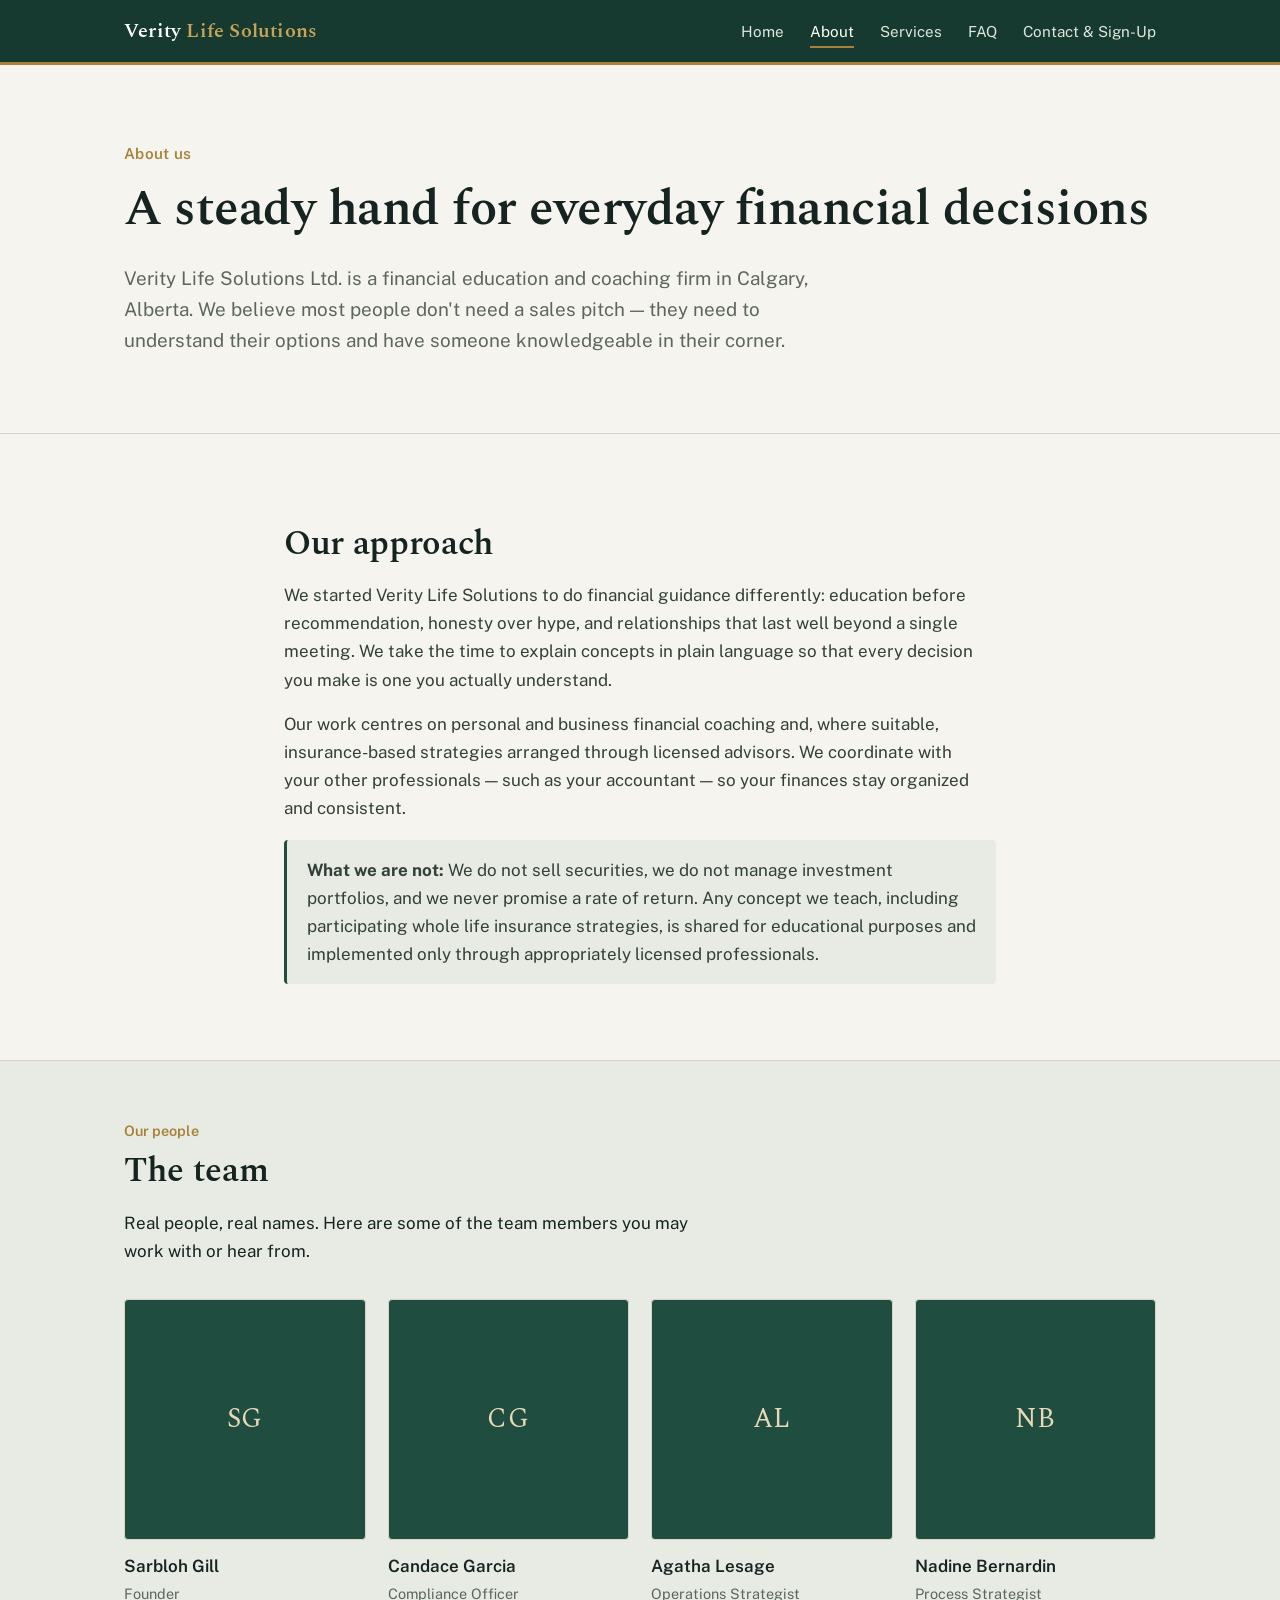
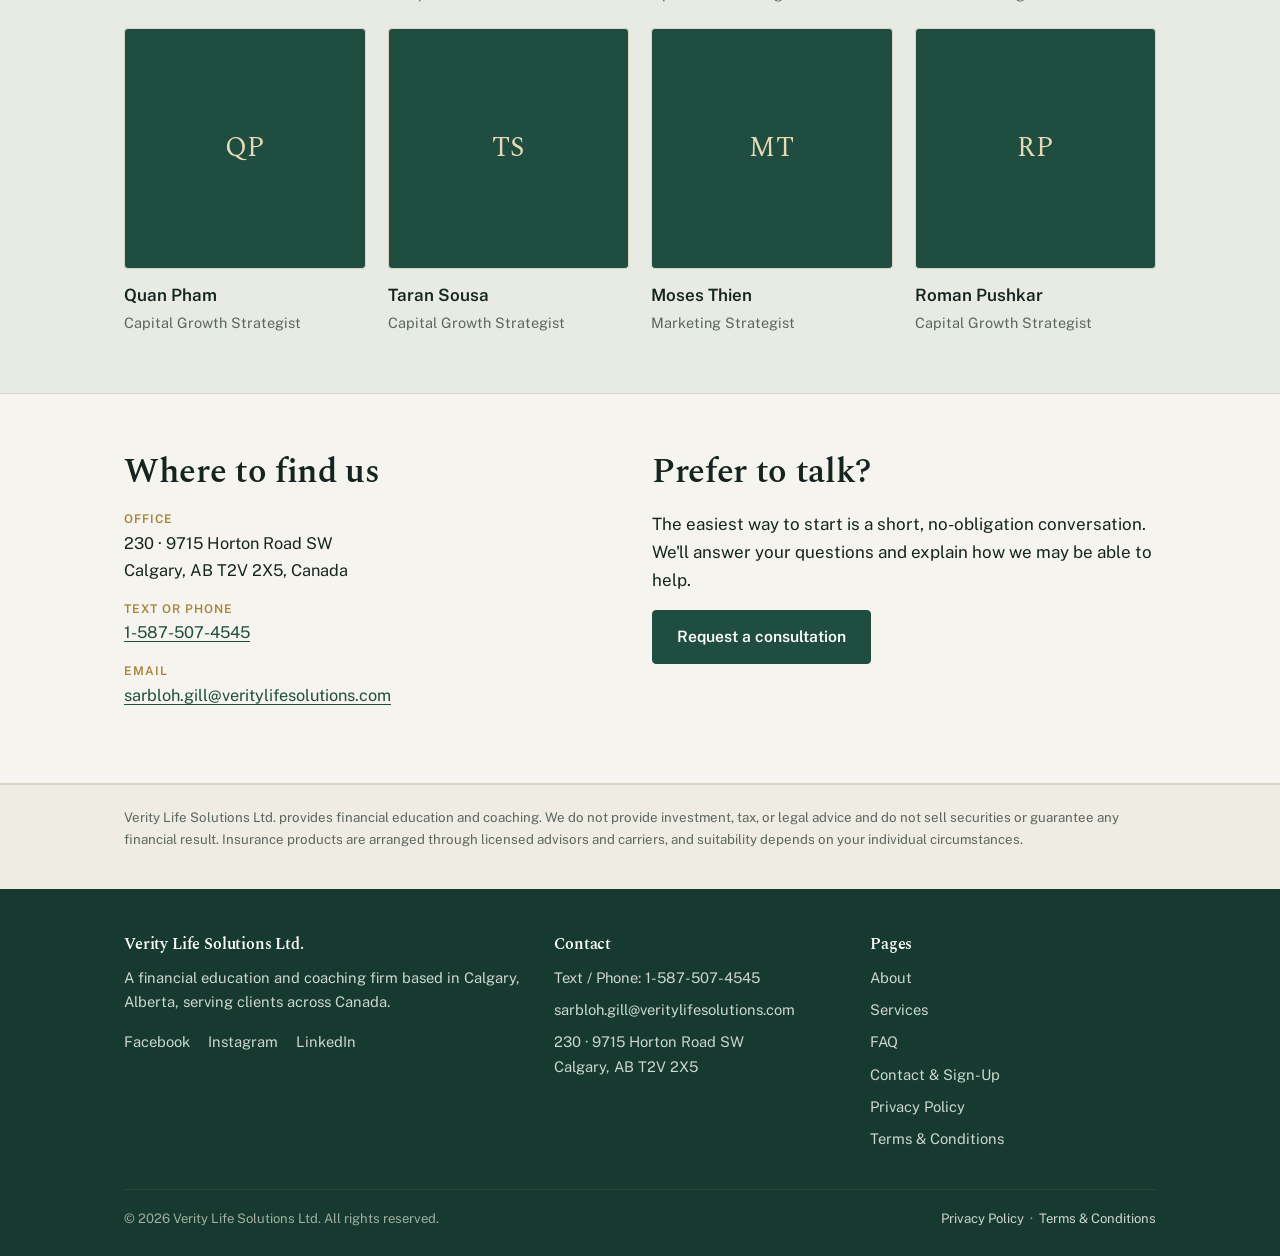
==== about.html @ 3ed0664e "Add files via upload" ====
<!DOCTYPE html>
<html lang="en">
<head>
<meta charset="UTF-8">
<meta name="viewport" content="width=device-width, initial-scale=1.0">
<title>About | Verity Life Solutions Ltd.</title>
<meta name="description" content="Learn about Verity Life Solutions Ltd., a Calgary-based financial education and coaching firm, and the team behind it.">
<link rel="preconnect" href="https://fonts.googleapis.com">
<link rel="preconnect" href="https://fonts.gstatic.com" crossorigin>
<link href="https://fonts.googleapis.com/css2?family=Public+Sans:wght@400;500;600;700&family=Spectral:ital,wght@0,500;0,600;1,500&display=swap" rel="stylesheet">
<link rel="stylesheet" href="styles.css">
</head>
<body>

<header class="site-header">
  <div class="header-inner">
    <a class="brand" href="index.html"><span class="mark">Verity <b>Life Solutions</b></span></a>
    <button class="nav-toggle" aria-label="Toggle menu" aria-expanded="false">Menu</button>
    <nav class="main" aria-label="Primary">
      <a href="index.html">Home</a>
      <a href="about.html" aria-current="page">About</a>
      <a href="services.html">Services</a>
      <a href="faq.html">FAQ</a>
      <a href="contact.html">Contact &amp; Sign-Up</a>
    </nav>
  </div>
</header>

<main>
  <section class="hero">
    <div class="wrap">
      <p class="eyebrow">About us</p>
      <h1>A steady hand for everyday financial decisions</h1>
      <p class="lead">Verity Life Solutions Ltd. is a financial education and coaching firm in Calgary, Alberta. We believe most people don't need a sales pitch — they need to understand their options and have someone knowledgeable in their corner.</p>
    </div>
  </section>

  <section class="block">
    <div class="wrap narrow prose">
      <h2>Our approach</h2>
      <p>We started Verity Life Solutions to do financial guidance differently: education before recommendation, honesty over hype, and relationships that last well beyond a single meeting. We take the time to explain concepts in plain language so that every decision you make is one you actually understand.</p>
      <p>Our work centres on personal and business financial coaching and, where suitable, insurance-based strategies arranged through licensed advisors. We coordinate with your other professionals — such as your accountant — so your finances stay organized and consistent.</p>
      <div class="callout"><p><strong>What we are not:</strong> We do not sell securities, we do not manage investment portfolios, and we never promise a rate of return. Any concept we teach, including participating whole life insurance strategies, is shared for educational purposes and implemented only through appropriately licensed professionals.</p></div>
    </div>
  </section>

  <section class="block tint">
    <div class="wrap">
      <div class="section-head">
        <p class="kicker">Our people</p>
        <h2>The team</h2>
        <p>Real people, real names. Here are some of the team members you may work with or hear from.</p>
      </div>
      <div class="team">
        <div class="person">
          <div class="avatar" data-initials="SG"><img src="https://www.veritylifesolutions.com/wp-content/uploads/2025/09/sarblosh.jpg" alt="Sarbloh Gill" loading="lazy"></div>
          <div class="name">Sarbloh Gill</div><div class="role">Founder</div>
        </div>
        <div class="person">
          <div class="avatar" data-initials="CG"><img src="https://www.veritylifesolutions.com/wp-content/uploads/2025/09/Candace.jpg" alt="Candace Garcia" loading="lazy"></div>
          <div class="name">Candace Garcia</div><div class="role">Compliance Officer</div>
        </div>
        <div class="person">
          <div class="avatar" data-initials="AL"><img src="https://www.veritylifesolutions.com/wp-content/uploads/2025/09/Agatha-Lesage-1.jpg" alt="Agatha Lesage" loading="lazy"></div>
          <div class="name">Agatha Lesage</div><div class="role">Operations Strategist</div>
        </div>
        <div class="person">
          <div class="avatar" data-initials="NB"><img src="https://www.veritylifesolutions.com/wp-content/uploads/2025/09/Nadine.jpg" alt="Nadine Bernardin" loading="lazy"></div>
          <div class="name">Nadine Bernardin</div><div class="role">Process Strategist</div>
        </div>
        <div class="person">
          <div class="avatar" data-initials="QP"><img src="https://www.veritylifesolutions.com/wp-content/uploads/2026/06/verity-04.webp" alt="Quan Pham" loading="lazy"></div>
          <div class="name">Quan Pham</div><div class="role">Capital Growth Strategist</div>
        </div>
        <div class="person">
          <div class="avatar" data-initials="TS"><img src="https://www.veritylifesolutions.com/wp-content/uploads/2026/06/verity-10.webp" alt="Taran Sousa" loading="lazy"></div>
          <div class="name">Taran Sousa</div><div class="role">Capital Growth Strategist</div>
        </div>
        <div class="person">
          <div class="avatar" data-initials="MT"><img src="https://www.veritylifesolutions.com/wp-content/uploads/2026/07/Moses-Thien-headshot-Title-Marketing-Strategist-1.png" alt="Moses Thien" loading="lazy"></div>
          <div class="name">Moses Thien</div><div class="role">Marketing Strategist</div>
        </div>
        <div class="person">
          <div class="avatar" data-initials="RP"><img src="https://www.veritylifesolutions.com/wp-content/uploads/2026/06/verity-06.webp" alt="Roman Pushkar" loading="lazy"></div>
          <div class="name">Roman Pushkar</div><div class="role">Capital Growth Strategist</div>
        </div>
      </div>
    </div>
  </section>

  <section class="block">
    <div class="wrap">
      <div class="grid two">
        <div>
          <h2>Where to find us</h2>
          <ul class="info-list">
            <li><div class="lab">Office</div><div class="val">230 · 9715 Horton Road SW<br>Calgary, AB T2V 2X5, Canada</div></li>
            <li><div class="lab">Text or phone</div><div class="val"><a href="tel:1-587-507-4545">1-587-507-4545</a></div></li>
            <li><div class="lab">Email</div><div class="val"><a href="mailto:sarbloh.gill@veritylifesolutions.com">sarbloh.gill@veritylifesolutions.com</a></div></li>
          </ul>
        </div>
        <div>
          <h2>Prefer to talk?</h2>
          <p>The easiest way to start is a short, no-obligation conversation. We'll answer your questions and explain how we may be able to help.</p>
          <a class="btn" href="contact.html">Request a consultation</a>
        </div>
      </div>
    </div>
  </section>
</main>

<div class="disclaimer">
  <div class="wrap">
    <p>Verity Life Solutions Ltd. provides financial education and coaching. We do not provide investment, tax, or legal advice and do not sell securities or guarantee any financial result. Insurance products are arranged through licensed advisors and carriers, and suitability depends on your individual circumstances.</p>
  </div>
</div>

<footer class="site-footer">
  <div class="wrap">
    <div class="footer-grid">
      <div>
        <h4>Verity Life Solutions Ltd.</h4>
        <p style="color:#cdd6cd">A financial education and coaching firm based in Calgary, Alberta, serving clients across Canada.</p>
        <div class="socials" style="margin-top:10px">
          <a href="https://www.facebook.com/sarbloh.gill" target="_blank" rel="noopener">Facebook</a>
          <a href="https://www.instagram.com/sarblohgill/" target="_blank" rel="noopener">Instagram</a>
          <a href="https://www.linkedin.com/in/sarbloh-gill-5b8ab1190/" target="_blank" rel="noopener">LinkedIn</a>
        </div>
      </div>
      <div>
        <h4>Contact</h4>
        <a class="fl" href="tel:1-587-507-4545">Text / Phone: 1-587-507-4545</a>
        <a class="fl" href="mailto:sarbloh.gill@veritylifesolutions.com">sarbloh.gill@veritylifesolutions.com</a>
        <span class="fl">230 · 9715 Horton Road SW<br>Calgary, AB T2V 2X5</span>
      </div>
      <div>
        <h4>Pages</h4>
        <a class="fl" href="about.html">About</a>
        <a class="fl" href="services.html">Services</a>
        <a class="fl" href="faq.html">FAQ</a>
        <a class="fl" href="contact.html">Contact &amp; Sign-Up</a>
        <a class="fl" href="privacy-policy.html">Privacy Policy</a>
        <a class="fl" href="terms.html">Terms &amp; Conditions</a>
      </div>
    </div>
    <div class="footer-bottom">
      <span>© 2026 Verity Life Solutions Ltd. All rights reserved.</span>
      <span><a href="privacy-policy.html">Privacy Policy</a> &nbsp;·&nbsp; <a href="terms.html">Terms &amp; Conditions</a></span>
    </div>
  </div>
</footer>

<script src="script.js"></script>
<script>
// Team photo fallback -> initials (prevents broken images / 404s)
document.querySelectorAll('.avatar img').forEach(function(img){
  img.addEventListener('error', function(){
    var a = img.parentElement;
    img.remove();
    var s = document.createElement('span');
    s.textContent = a.getAttribute('data-initials') || '';
    a.appendChild(s);
  });
});
</script>
</body>
</html>
---- styles.css ----
/* Verity Life Solutions — shared styles
   Design: private financial-practice. Evergreen + parchment + restrained brass.
   Spectral (serif headings) over Public Sans (body). */

:root{
  --ink:#152420;
  --paper:#f6f4ee;
  --pine:#1f4d3f;
  --pine-deep:#163a2f;
  --brass:#a8823a;
  --brass-soft:#c7a45a;
  --sage:#e7ebe3;
  --line:#d9d4c6;
  --muted:#5c6660;
  --white:#ffffff;
  --maxw:1080px;
  --radius:4px;
}

*{box-sizing:border-box}
html{scroll-behavior:smooth}
body{
  margin:0;
  background:var(--paper);
  color:var(--ink);
  font-family:"Public Sans",system-ui,-apple-system,Segoe UI,Roboto,sans-serif;
  font-size:17px;
  line-height:1.65;
  -webkit-font-smoothing:antialiased;
}
h1,h2,h3,h4{
  font-family:"Spectral",Georgia,"Times New Roman",serif;
  font-weight:600;
  line-height:1.18;
  color:var(--ink);
  margin:0 0 .5em;
  letter-spacing:-.01em;
}
h1{font-size:clamp(2rem,4.4vw,3.1rem)}
h2{font-size:clamp(1.5rem,3vw,2.15rem)}
h3{font-size:1.2rem}
p{margin:0 0 1rem;max-width:70ch}
a{color:var(--pine);text-decoration-thickness:1px;text-underline-offset:3px}
a:hover{color:var(--brass)}
img{max-width:100%;display:block}
:focus-visible{outline:2px solid var(--brass);outline-offset:2px}

.wrap{max-width:var(--maxw);margin:0 auto;padding:0 24px}
.narrow{max-width:760px}

/* ---------- Header ---------- */
.site-header{
  background:var(--pine-deep);
  color:#eef1ea;
  border-bottom:3px solid var(--brass);
  position:sticky;top:0;z-index:50;
}
.header-inner{display:flex;align-items:center;justify-content:space-between;gap:16px;padding:14px 24px;max-width:var(--maxw);margin:0 auto}
.brand{display:flex;align-items:baseline;gap:10px;text-decoration:none;color:#fff}
.brand .mark{font-family:"Spectral",serif;font-weight:600;font-size:1.28rem;letter-spacing:.01em;color:#fff}
.brand .mark b{color:var(--brass-soft);font-weight:600}
.brand .sub{font-size:.66rem;letter-spacing:.18em;text-transform:uppercase;color:#aebcae}
nav.main a{color:#dfe6dd;text-decoration:none;font-size:.95rem;margin-left:22px;padding:6px 0;border-bottom:2px solid transparent}
nav.main a:hover,nav.main a[aria-current="page"]{color:#fff;border-bottom-color:var(--brass)}
.nav-toggle{display:none;background:none;border:1px solid #40604f;color:#eef1ea;border-radius:var(--radius);padding:8px 12px;font-size:1rem;cursor:pointer}
@media(max-width:820px){
  nav.main{display:none;width:100%;flex-basis:100%;order:3}
  nav.main.open{display:flex;flex-direction:column;padding-top:8px}
  nav.main a{margin:0;padding:10px 0;border-bottom:1px solid #2c4a3c}
  .nav-toggle{display:inline-block}
  .header-inner{flex-wrap:wrap}
}

/* ---------- Buttons ---------- */
.btn{display:inline-block;background:var(--pine);color:#fff;padding:13px 24px;border-radius:var(--radius);
  text-decoration:none;font-weight:600;font-size:.98rem;border:1px solid var(--pine);cursor:pointer;transition:background .15s}
.btn:hover{background:var(--pine-deep);color:#fff}
.btn.alt{background:transparent;color:var(--pine)}
.btn.alt:hover{background:var(--sage);color:var(--pine-deep)}
.btn.brass{background:var(--brass);border-color:var(--brass)}
.btn.brass:hover{background:#916f2e}

/* ---------- Hero ---------- */
.hero{padding:76px 0 60px;border-bottom:1px solid var(--line)}
.hero .eyebrow{color:var(--brass);font-weight:600;letter-spacing:.02em;margin-bottom:14px;font-size:.95rem}
.hero p.lead{font-size:1.18rem;color:var(--muted);max-width:60ch}
.hero-actions{display:flex;gap:14px;flex-wrap:wrap;margin-top:26px}
.locrow{margin-top:22px;color:var(--muted);font-size:.92rem}

/* ---------- Sections ---------- */
section.block{padding:58px 0;border-bottom:1px solid var(--line)}
section.block.tint{background:var(--sage)}
.section-head{max-width:60ch;margin-bottom:34px}
.section-head .kicker{color:var(--brass);font-weight:600;font-size:.9rem;margin-bottom:8px}

/* ---------- Grids / cards ---------- */
.grid{display:grid;gap:24px}
.grid.two{grid-template-columns:repeat(2,1fr)}
.grid.three{grid-template-columns:repeat(3,1fr)}
@media(max-width:760px){.grid.two,.grid.three{grid-template-columns:1fr}}
.card{background:var(--white);border:1px solid var(--line);border-radius:var(--radius);padding:26px}
.card h3{margin-top:0}
.card .num{font-family:"Spectral",serif;color:var(--brass);font-size:1.05rem;font-weight:600}

.feature{border-left:3px solid var(--brass);padding-left:18px}
.feature h3{margin-bottom:.3rem}
.feature p{margin-bottom:0;color:var(--muted)}

ul.ticks{list-style:none;padding:0;margin:0}
ul.ticks li{position:relative;padding-left:28px;margin-bottom:12px;color:var(--ink)}
ul.ticks li::before{content:"";position:absolute;left:0;top:9px;width:12px;height:12px;border:2px solid var(--pine);border-top:none;border-right:none;transform:rotate(-45deg)}

/* ---------- Team ---------- */
.team{display:grid;grid-template-columns:repeat(4,1fr);gap:22px}
@media(max-width:820px){.team{grid-template-columns:repeat(2,1fr)}}
.person{text-align:left}
.avatar{width:100%;aspect-ratio:1/1;border-radius:var(--radius);overflow:hidden;position:relative;background:var(--pine);
  display:flex;align-items:center;justify-content:center;border:1px solid var(--line)}
.avatar span{color:#e7d9b8;font-family:"Spectral",serif;font-size:1.7rem;letter-spacing:.02em}
.avatar img{position:absolute;inset:0;width:100%;height:100%;object-fit:cover}
.person .name{font-weight:600;margin:12px 0 2px}
.person .role{color:var(--muted);font-size:.9rem}

/* ---------- Testimonials ---------- */
.quote{background:var(--white);border:1px solid var(--line);border-radius:var(--radius);padding:24px}
.quote p{font-family:"Spectral",serif;font-size:1.05rem;font-style:italic;color:#26352f}
.quote .who{font-family:"Public Sans",sans-serif;font-style:normal;color:var(--brass);font-weight:600;font-size:.9rem;margin-top:10px}

/* ---------- Forms ---------- */
.form-card{background:var(--white);border:1px solid var(--line);border-radius:var(--radius);padding:30px}
.field{margin-bottom:18px}
.field label{display:block;font-weight:600;font-size:.92rem;margin-bottom:6px}
.field input,.field textarea,.field select{
  width:100%;padding:12px 14px;border:1px solid var(--line);border-radius:var(--radius);
  font:inherit;background:#fdfdfb;color:var(--ink)}
.field input:focus,.field textarea:focus{border-color:var(--pine);outline:none}
.row2{display:grid;grid-template-columns:1fr 1fr;gap:16px}
@media(max-width:560px){.row2{grid-template-columns:1fr}}
.consent{display:flex;gap:12px;align-items:flex-start;background:#faf9f4;border:1px solid var(--line);
  border-radius:var(--radius);padding:14px 16px;margin-bottom:14px}
.consent input{margin-top:5px;width:18px;height:18px;flex:none}
.consent label{font-size:.86rem;color:#3a463f;line-height:1.5;font-weight:400}
.legal-links{font-size:.86rem;color:var(--muted);margin:6px 0 20px}
.form-note{font-size:.82rem;color:var(--muted)}
.optional-tag{display:inline-block;font-size:.7rem;letter-spacing:.06em;text-transform:uppercase;color:var(--brass);
  border:1px solid var(--brass-soft);border-radius:99px;padding:1px 8px;margin-left:6px;vertical-align:middle}
.thankyou{display:none;background:var(--sage);border:1px solid var(--pine);border-radius:var(--radius);padding:26px}
.thankyou h3{margin-top:0}

/* ---------- Contact info ---------- */
.info-list{list-style:none;padding:0;margin:0}
.info-list li{margin-bottom:16px}
.info-list .lab{font-size:.75rem;letter-spacing:.08em;text-transform:uppercase;color:var(--brass);font-weight:600}
.info-list .val{font-size:1.02rem}

/* ---------- FAQ ---------- */
details.faq{border:1px solid var(--line);border-radius:var(--radius);background:var(--white);padding:0;margin-bottom:12px}
details.faq summary{cursor:pointer;padding:18px 20px;font-weight:600;font-family:"Spectral",serif;font-size:1.05rem;list-style:none}
details.faq summary::-webkit-details-marker{display:none}
details.faq summary::after{content:"+";float:right;color:var(--brass);font-weight:700}
details.faq[open] summary::after{content:"–"}
details.faq .ans{padding:0 20px 18px;color:var(--muted)}
details.faq .ans p{margin-bottom:.6rem}

/* ---------- Legal / prose ---------- */
.prose h2{margin-top:2rem}
.prose h3{margin-top:1.4rem}
.prose p,.prose li{color:#33403a}
.prose ul{padding-left:20px}
.callout{background:var(--sage);border-left:3px solid var(--pine);padding:16px 20px;border-radius:var(--radius);margin:18px 0}
.callout p{margin:0}

/* ---------- Disclaimer strip ---------- */
.disclaimer{background:#eeece3;border-top:1px solid var(--line);font-size:.83rem;color:var(--muted);padding:22px 0}
.disclaimer p{max-width:none}

/* ---------- Footer ---------- */
.site-footer{background:var(--pine-deep);color:#cdd6cd;padding:46px 0 26px;font-size:.92rem}
.footer-grid{display:grid;grid-template-columns:1.4fr 1fr 1fr;gap:30px}
@media(max-width:760px){.footer-grid{grid-template-columns:1fr}}
.site-footer h4{color:#fff;font-size:1rem;margin-bottom:12px}
.site-footer a{color:#cdd6cd;text-decoration:none}
.site-footer a:hover{color:var(--brass-soft)}
.site-footer .fl{display:block;margin-bottom:8px}
.footer-bottom{border-top:1px solid #2c4a3c;margin-top:30px;padding-top:18px;display:flex;justify-content:space-between;
  flex-wrap:wrap;gap:10px;color:#9fb0a2;font-size:.82rem}
.socials a{margin-right:14px}

@media(prefers-reduced-motion:reduce){*{scroll-behavior:auto!important;transition:none!important}}
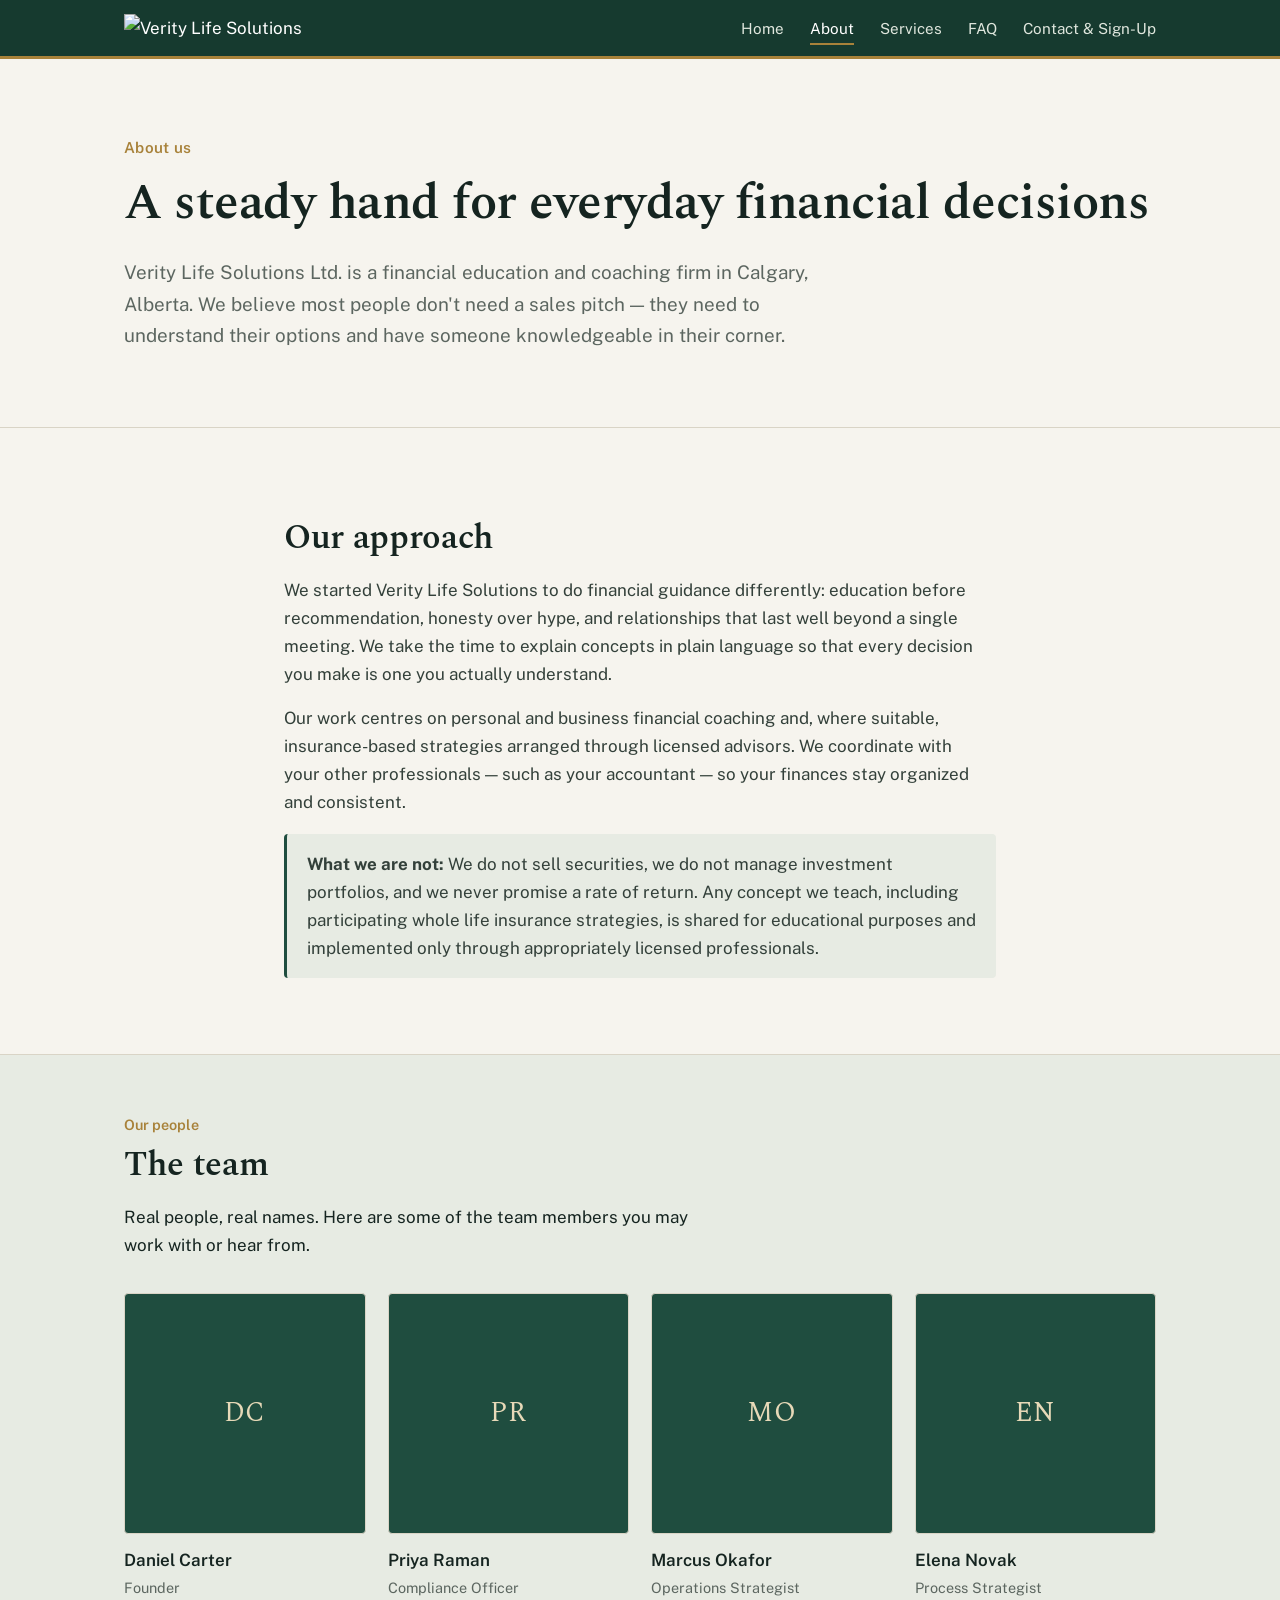
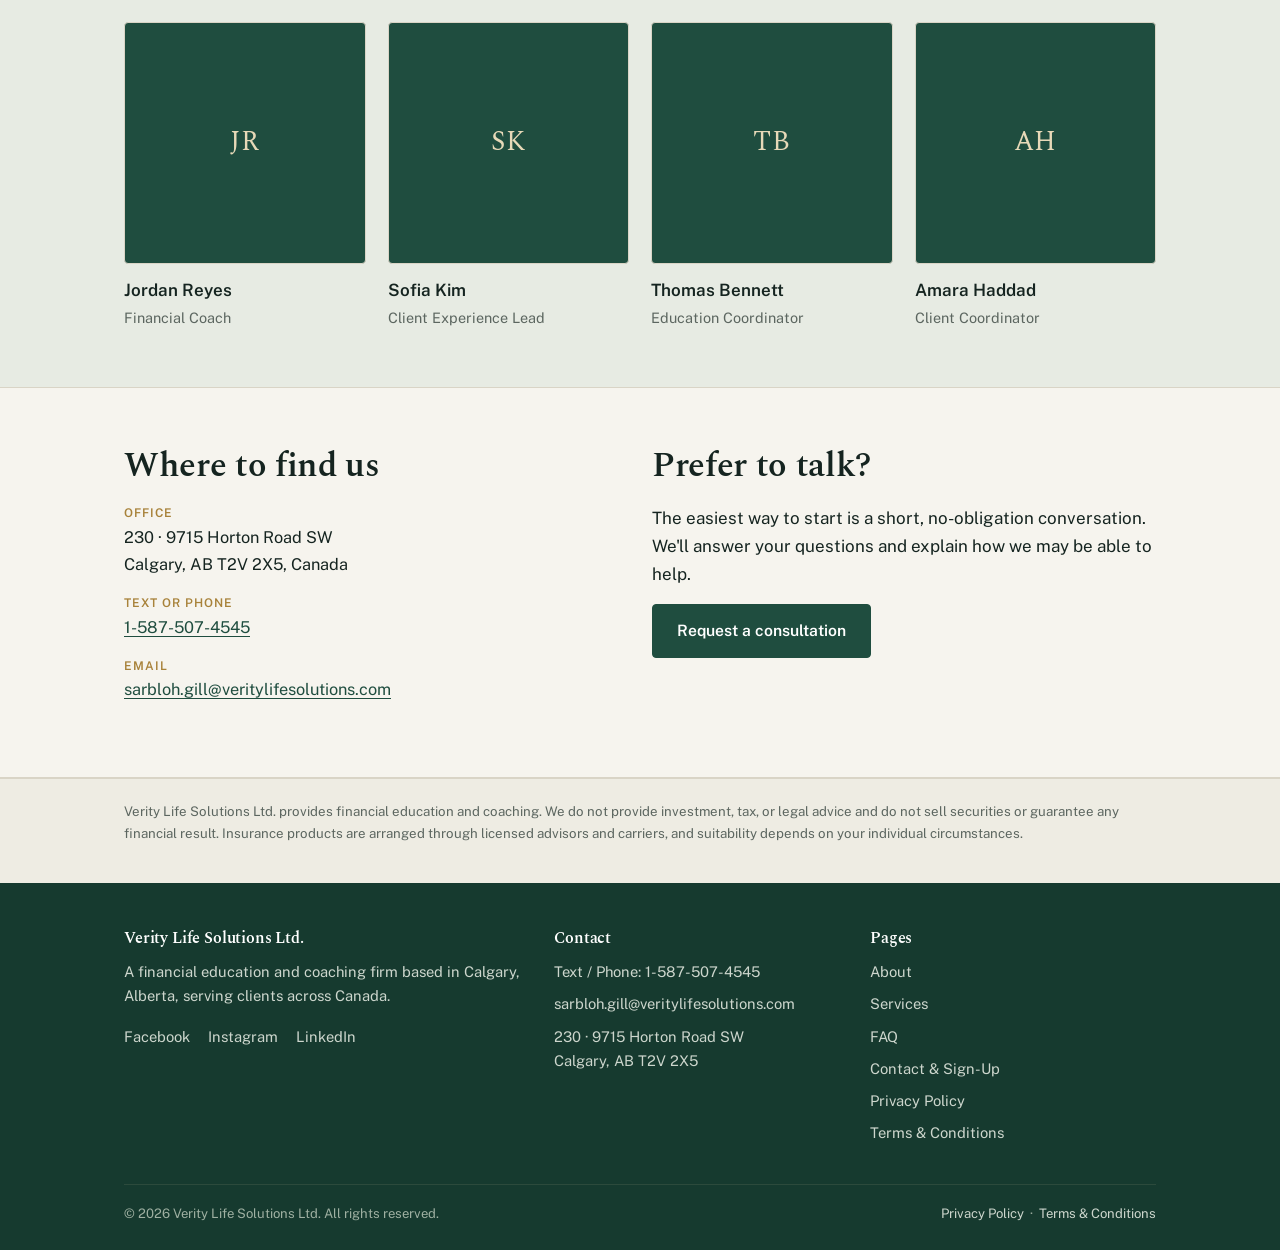
==== commit 03db1150: "Update about.html" ====
--- a/about.html
+++ b/about.html
@@ -14,7 +14,7 @@
 
 <header class="site-header">
   <div class="header-inner">
-    <a class="brand" href="index.html"><span class="mark">Verity <b>Life Solutions</b></span></a>
+    <a class="brand" href="index.html"><img src="logo.png" alt="Verity Life Solutions"></a>
     <button class="nav-toggle" aria-label="Toggle menu" aria-expanded="false">Menu</button>
     <nav class="main" aria-label="Primary">
       <a href="index.html">Home</a>
@@ -52,38 +52,14 @@
         <p>Real people, real names. Here are some of the team members you may work with or hear from.</p>
       </div>
       <div class="team">
-        <div class="person">
-          <div class="avatar" data-initials="SG"><img src="https://www.veritylifesolutions.com/wp-content/uploads/2025/09/sarblosh.jpg" alt="Sarbloh Gill" loading="lazy"></div>
-          <div class="name">Sarbloh Gill</div><div class="role">Founder</div>
-        </div>
-        <div class="person">
-          <div class="avatar" data-initials="CG"><img src="https://www.veritylifesolutions.com/wp-content/uploads/2025/09/Candace.jpg" alt="Candace Garcia" loading="lazy"></div>
-          <div class="name">Candace Garcia</div><div class="role">Compliance Officer</div>
-        </div>
-        <div class="person">
-          <div class="avatar" data-initials="AL"><img src="https://www.veritylifesolutions.com/wp-content/uploads/2025/09/Agatha-Lesage-1.jpg" alt="Agatha Lesage" loading="lazy"></div>
-          <div class="name">Agatha Lesage</div><div class="role">Operations Strategist</div>
-        </div>
-        <div class="person">
-          <div class="avatar" data-initials="NB"><img src="https://www.veritylifesolutions.com/wp-content/uploads/2025/09/Nadine.jpg" alt="Nadine Bernardin" loading="lazy"></div>
-          <div class="name">Nadine Bernardin</div><div class="role">Process Strategist</div>
-        </div>
-        <div class="person">
-          <div class="avatar" data-initials="QP"><img src="https://www.veritylifesolutions.com/wp-content/uploads/2026/06/verity-04.webp" alt="Quan Pham" loading="lazy"></div>
-          <div class="name">Quan Pham</div><div class="role">Capital Growth Strategist</div>
-        </div>
-        <div class="person">
-          <div class="avatar" data-initials="TS"><img src="https://www.veritylifesolutions.com/wp-content/uploads/2026/06/verity-10.webp" alt="Taran Sousa" loading="lazy"></div>
-          <div class="name">Taran Sousa</div><div class="role">Capital Growth Strategist</div>
-        </div>
-        <div class="person">
-          <div class="avatar" data-initials="MT"><img src="https://www.veritylifesolutions.com/wp-content/uploads/2026/07/Moses-Thien-headshot-Title-Marketing-Strategist-1.png" alt="Moses Thien" loading="lazy"></div>
-          <div class="name">Moses Thien</div><div class="role">Marketing Strategist</div>
-        </div>
-        <div class="person">
-          <div class="avatar" data-initials="RP"><img src="https://www.veritylifesolutions.com/wp-content/uploads/2026/06/verity-06.webp" alt="Roman Pushkar" loading="lazy"></div>
-          <div class="name">Roman Pushkar</div><div class="role">Capital Growth Strategist</div>
-        </div>
+        <div class="person"><div class="avatar"><span>DC</span></div><div class="name">Daniel Carter</div><div class="role">Founder</div></div>
+        <div class="person"><div class="avatar"><span>PR</span></div><div class="name">Priya Raman</div><div class="role">Compliance Officer</div></div>
+        <div class="person"><div class="avatar"><span>MO</span></div><div class="name">Marcus Okafor</div><div class="role">Operations Strategist</div></div>
+        <div class="person"><div class="avatar"><span>EN</span></div><div class="name">Elena Novak</div><div class="role">Process Strategist</div></div>
+        <div class="person"><div class="avatar"><span>JR</span></div><div class="name">Jordan Reyes</div><div class="role">Financial Coach</div></div>
+        <div class="person"><div class="avatar"><span>SK</span></div><div class="name">Sofia Kim</div><div class="role">Client Experience Lead</div></div>
+        <div class="person"><div class="avatar"><span>TB</span></div><div class="name">Thomas Bennett</div><div class="role">Education Coordinator</div></div>
+        <div class="person"><div class="avatar"><span>AH</span></div><div class="name">Amara Haddad</div><div class="role">Client Coordinator</div></div>
       </div>
     </div>
   </section>
@@ -151,17 +127,5 @@
 </footer>
 
 <script src="script.js"></script>
-<script>
-// Team photo fallback -> initials (prevents broken images / 404s)
-document.querySelectorAll('.avatar img').forEach(function(img){
-  img.addEventListener('error', function(){
-    var a = img.parentElement;
-    img.remove();
-    var s = document.createElement('span');
-    s.textContent = a.getAttribute('data-initials') || '';
-    a.appendChild(s);
-  });
-});
-</script>
 </body>
 </html>
